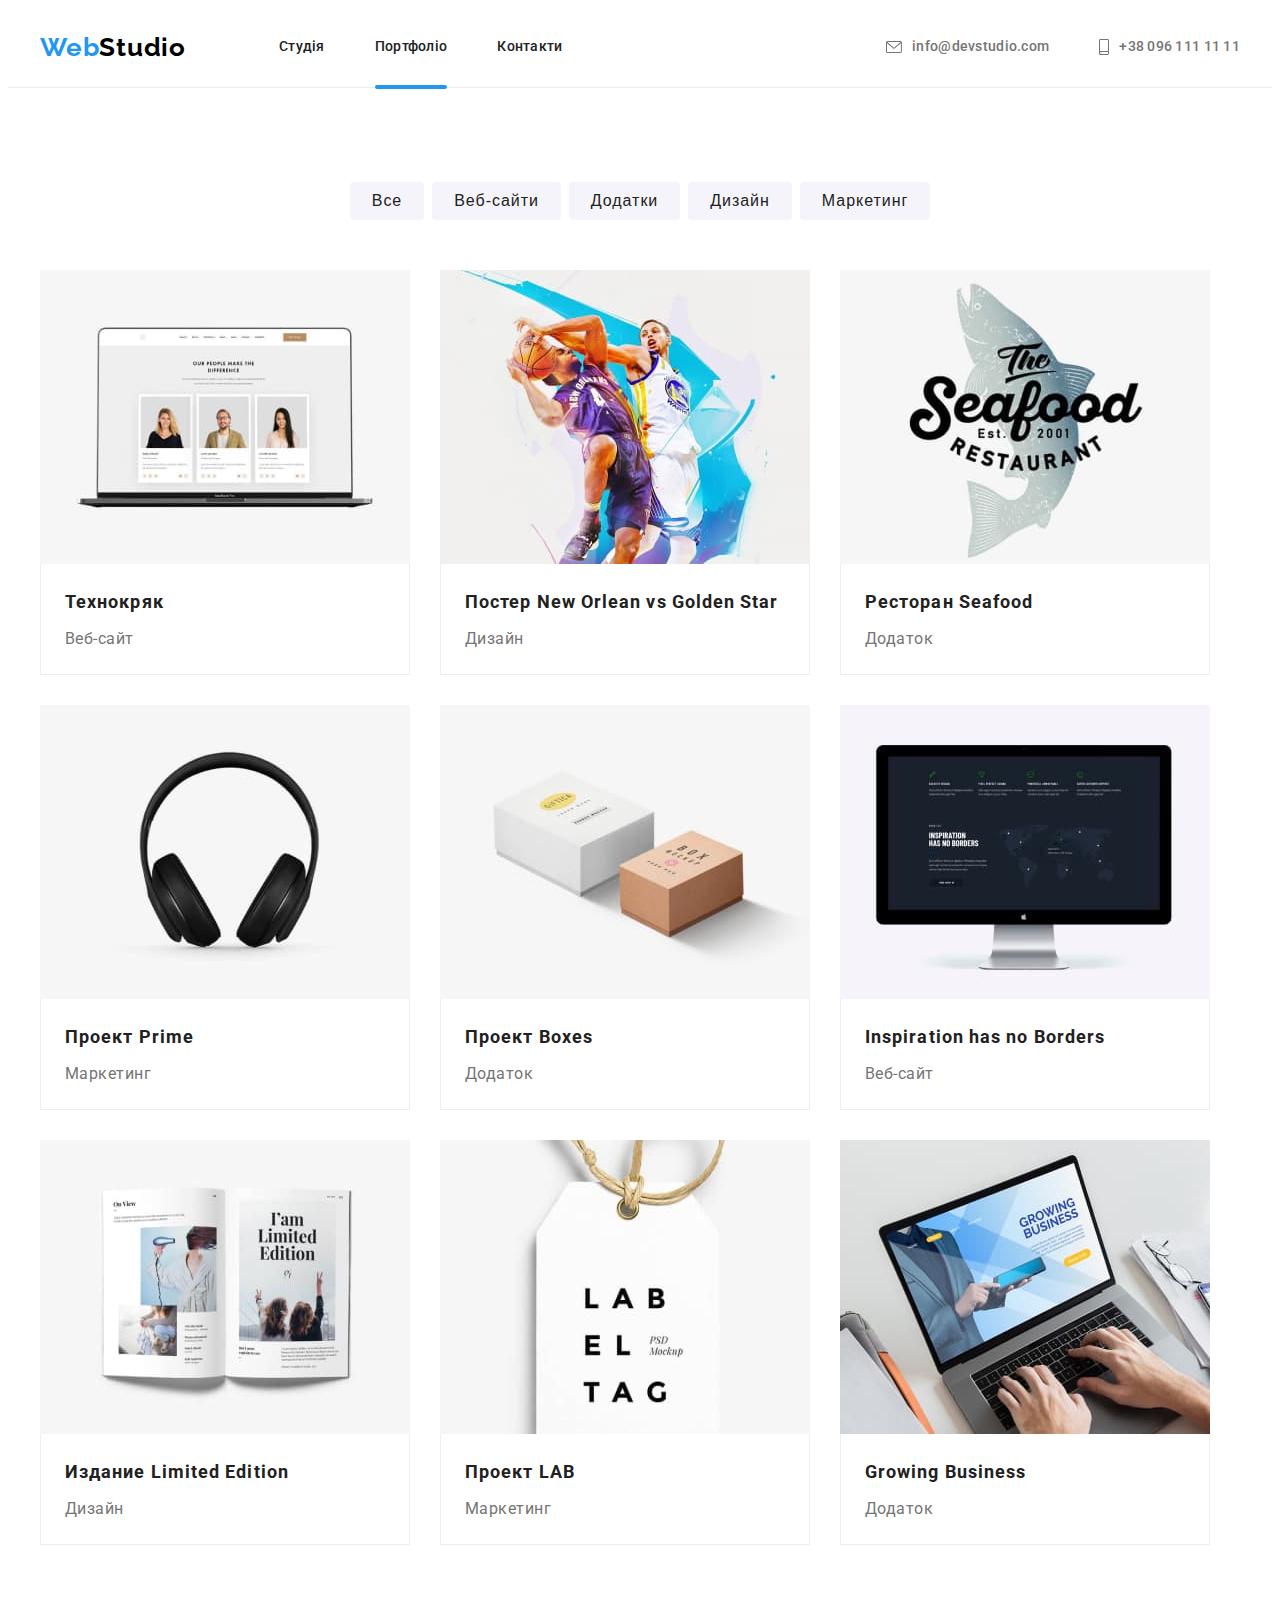
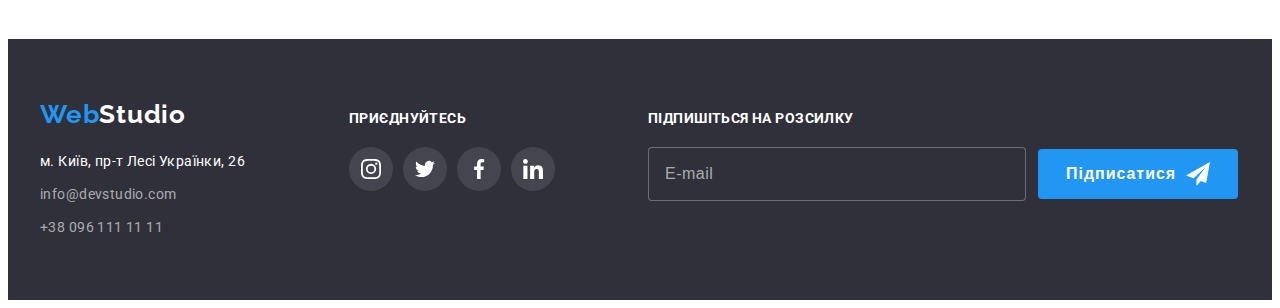
==== portfolio.html @ 99e94c87 "д/з 7" ====
<!DOCTYPE html>
<html lang="en">

<head>
    <meta charset="UTF-8">
    <meta http-equiv="X-UA-Compatible" content="IE=edge">
    <meta name="viewport" content="width=device-width, initial-scale=1.0">
    <title>Document</title> 
    <link href="https://fonts.googleapis.com/css2?family=Raleway:wght@700&family=Roboto:wght@400;500;700;900&display=swap"
        rel="stylesheet">

    <link rel="stylesheet" href="https://cdnjs.cloudflare.com/ajax/libs/modern-normalize/1.1.0/modern-normalize.min.css"
    integrity="sha512-wpPYUAdjBVSE4KJnH1VR1HeZfpl1ub8YT/NKx4PuQ5NmX2tKuGu6U/JRp5y+Y8XG2tV+wKQpNHVUX03MfMFn9Q=="
    crossorigin="anonymous" referrerpolicy="no-referrer" />

     <link rel="stylesheet" href="./css/main.min.css">
</head>

<body>
    <header class="header">
        <div class="container">
        <nav class="site-nav">
            <a href="WebStudio" class="logo">Web<span class="header-logo-accent">Studio</span></a>
            <ul class="site-nav__list">
                <li class="site-nav__item">
                    <a class="site-nav__link" href="./index.html">Студія</a>
                </li>
                <li class="site-nav__item">
                    <a class="site-nav__link site-nav__link--active" href="">Портфоліо</a>
                </li>
                <li class="site-nav__item">
                    <a class="site-nav__link" href="">Контакти</a>
                </li>
            </ul>
            <ul class="contact-items">
                <li class="contact-item">
                    <a class="contact-link" href="mailo:info@devstudio.com">
                        <svg class="contact-icon" width="16" height="12">
                            <use href="./images/icons.svg#icon-envelope"></use>
                        </svg>
                        info@devstudio.com</a>
                </li>
                <li class="contact-item">
                    <a class="contact-link" href="tel:+380961111111">
                        <svg class="contact-icon" width="10" height="16">
                            <use href="./images/icons.svg#icon-smartphone"></use>
                        </svg>
                        +38 096 111 11 11</a>
                </li>
            </ul>
        </nav>
        </div>
    </header>
    <main>
        <section  class="section">
            <div class="container">
            <!-- приховати заголовок -->
            <h2 class="section-title visually-hidden">Наші проекти</h2>
            <ul class="projects-nav-list">
                <li class="projects-nav-list__item"><button class="projects-nav-list__btn btn" type="button">Все</button></li>
                <li class="projects-nav-list__item"><button class="projects-nav-list__btn btn" type="button">Веб-сайти</button></li>
                <li class="projects-nav-list__item"><button class="projects-nav-list__btn btn" type="button">Додатки</button></li>
                <li class="projects-nav-list__item"><button class="projects-nav-list__btn btn" type="button">Дизайн</button></li>
                <li class="projects-nav-list__item"><button class="projects-nav-list__btn btn" type="button">Маркетинг</button></li>
            </ul>
            <ul class="projects-list">
                <li class="projects-list__item">
                    <div class="projects-list__top-wrap">
                    <img class="projects-list__img" src="./images/img8.jpg" alt="Три людини-члена команди:жінка, чоловік, жінка" width="370" />
                    <p class="projects-list__top-text">Ресурс пропонує комплексні пропозиції з різним рівнем функціоналу та сервісів. Все це дозволить відвідувачу отримати
                    вичерпні відомості про компанію чи приватну особу.</p>
                    </div>
                    <div class="projects-list__card">
                    <h3 class="projects-list__title">Технокряк</h3>
                    <p class="projects-list__text">Веб-сайт</p>
                </div>
                </li>
                <li class="projects-list__item">
                    <div class="projects-list__top-wrap">
                    <img  class="projects-list__img" src="./images/img9.jpg" alt="Двоє чоловіків грають в баскетбол" width="370" />
                    <p class="projects-list__top-text">Ресурс пропонує комплексні пропозиції з різним рівнем функціоналу та сервісів. Все це
                        дозволить відвідувачу отримати вичерпні відомості про компанію чи приватну особу.</p>
                    </div>    
                    <div class="projects-list__card">
                    <h3 class="projects-list__title">Постер New Orlean vs Golden Star</h3>
                    <p class="projects-list__text">Дизайн</p>
                </div>
                </li>
                <li class="projects-list__item">
                    <div class="projects-list__top-wrap">
                    <img class="projects-list__img" src="./images/img10.jpg" alt="Риба вертикально розташована з назвою ресторану The Seafood" width="370" />
                    <p class="projects-list__top-text">Ресурс пропонує комплексні пропозиції з різним рівнем функціоналу та сервісів. Все це
                        дозволить відвідувачу отримати вичерпні відомості про компанію чи приватну особу.</p>
                    </div>
                    <div class="projects-list__card">
                    <h3 class="projects-list__title">Ресторан Seafood</h3>
                    <p class="projects-list__text">Додаток</p>
                </div>
                </li>
                <li class="projects-list__item">
                    <div class="projects-list__top-wrap">
                    <img class="projects-list__img" src="./images/img11.jpg" alt="Навушники" width="370" />
                    <p class="projects-list__top-text">Ресурс пропонує комплексні пропозиції з різним рівнем функціоналу та сервісів. Все це
                        дозволить відвідувачу отримати вичерпні відомості про компанію чи приватну особу.</p>
                    </div>
                    <div class="projects-list__card">
                    <h3 class="projects-list__title">Проект Prime</h3>
                    <p class="projects-list__text">Маркетинг</p>
                </div>
                </li>
                <li class="projects-list__item">
                    <div class="projects-list__top-wrap">
                    <img  class="projects-list__img" src="./images/img12.jpg" alt="Дві пакувальних коробки" width="370" />
                    <p class="projects-list__top-text">Ресурс пропонує комплексні пропозиції з різним рівнем функціоналу та сервісів. Все це
                        дозволить відвідувачу отримати вичерпні відомості про компанію чи приватну особу.</p>
                    </div>
                    <div class="projects-list__card">
                    <h3 class="projects-list__title">Проект Boxes</h3>
                    <p class="projects-list__text">Додаток</p>
                </div>
                </li>
                <li class="projects-list__item">
                    <div class="projects-list__top-wrap">
                    <img class="projects-list__img" src="./images/img13.jpg" alt="Монітор" width="370" />
                    <p class="projects-list__top-text">Ресурс пропонує комплексні пропозиції з різним рівнем функціоналу та сервісів. Все це
                        дозволить відвідувачу отримати вичерпні відомості про компанію чи приватну особу.</p>
                    </div>
                    <div class="projects-list__card">
                    <h3 class="projects-list__title">Inspiration has no Borders</h3>
                    <p class="projects-list__text">Веб-сайт</p>
                </div>
                </li>
                <li class="projects-list__item">
                    <div class="projects-list__top-wrap">
                    <img class="projects-list__img" src="./images/img14.jpg" alt="Журнал в розгорнутому вигляді" width="370" />
                    <p class="projects-list__top-text">Ресурс пропонує комплексні пропозиції з різним рівнем функціоналу та сервісів. Все це
                        дозволить відвідувачу отримати вичерпні відомості про компанію чи приватну особу.</p>
                    </div>
                    <div class="projects-list__card">
                    <h3 class="projects-list__title">Издание Limited Edition</h3>
                    <p class="projects-list__text">Дизайн</p>
                </div>
                </li>
                <li class="projects-list__item">
                    <div class="projects-list__top-wrap">
                    <img  class="projects-list__img" src="./images/img15.jpg" alt="Бірка LAB EL TAG" width="370" />
                    <p class="projects-list__top-text">Ресурс пропонує комплексні пропозиції з різним рівнем функціоналу та сервісів. Все це
                        дозволить відвідувачу отримати вичерпні відомості про компанію чи приватну особу.</p>
                    </div>
                    <div class="projects-list__card">
                    <h3 class="projects-list__title">Проект LAB</h3>
                    <p class="projects-list__text">Маркетинг</p>
                </div>
                </li>
                <li class="projects-list__item">
                    <div class="projects-list__top-wrap">
                    <img  class="projects-list__img" src="./images/img16.jpg" alt="Людина, що працює за notebook" width="370" />
                    <p class="projects-list__top-text">Ресурс пропонує комплексні пропозиції з різним рівнем функціоналу та сервісів. Все це
                        дозволить відвідувачу отримати вичерпні відомості про компанію чи приватну особу.</p>
                    </div>
                    <div class="projects-list__card">
                    <h3 class="projects-list__title">Growing Business</h3>
                    <p class="projects-list__text">Додаток</p>
                </div>
                </li>
            </ul>
            </div>
        </section>
    </main>
    <footer class="footer">
        <div class="container footer-container">
            <div class="logo-address">
                <a href="WebStudio" class="logo logo-secondary">Web<span class="logo-secondary-accent">Studio</span></a>
    
                <address class="address">
                    <p class="address-street">м. Київ, пр-т Лесі Українки, 26 </p>
                    <a class="address-link" href="mailo:info@devstudio.com">info@devstudio.com</a>
                    <a class="address-link" href="tel:+380961111111">+38 096 111 11 11</a>
                </address>
            </div>
            <div class="join-in">
                <p class="join-in-text">Приєднуйтесь</p>
                <ul class="join-in-soc-link-items">
                    <li class="join-in-soc-link-item">
                        <a href="" class="join-in-soc-link soc-link">
                            <svg class="join-in-soc-icon" width="20" height="20">
                                <use href="./images/icons.svg#icon-instagram"></use>
                            </svg>
                        </a>
                    </li>
                    <li class="join-in-soc-link-item">
                        <a href="" class="join-in-soc-link soc-link">
                            <svg class="join-in-soc-icon" width="20" height="20">
                                <use href="./images/icons.svg#icon-twitter"></use>
                            </svg>
                        </a>
                    </li>
                    <li class="join-in-soc-link-item">
                        <a href="" class="join-in-soc-link soc-link">
                            <svg class="join-in-soc-icon" width="20" height="20">
                                <use href="./images/icons.svg#icon-facebook"></use>
                            </svg>
                        </a>
                    </li>
                    <li class="join-in-soc-link-item">
                        <a href="" class="join-in-soc-link soc-link">
                            <svg class="join-in-soc-icon" width="20" height="20">
                                <use href="./images/icons.svg#icon-linkedin"></use>
                            </svg>
                        </a>
                    </li>
                </ul>
            </div>
            <div class="subscribe">
                <p class="subscribe-title">Підпишіться на розсилку</p>
                <form class="subscribe-form">
                    <div class="subscribe-field">
                        <input type="email" name="subscribe" id="subscribe" placeholder="E-mail" class="subscribe-input">
                        <button type="submit" class="subscribe-button btn">Підписатися
                            <svg class="subscribe-button-icon" width="24" height="24">
                                <use href="./images/icons.svg#icon-icon-send"></use>
                            </svg>
                        </button>
                    </div>
                </form>
            </div>
        </div>
    </footer>
    </body>
</html>
---- css/main.min.css ----
:root{--primary-text-color: rgba(117, 117, 117, 1);--title-text-color: #212121;--primary-white-color: #FFFFFF;--accent-color: #2196F3;--primary-grey-color: #757575;--timing-function: cubic-bezier(0.4, 0, 0.2, 1)}body{background-color:var(--primary-white-color);color:var(--primary-text-color);font-family:Roboto,sans-serif}a{text-decoration:none}ul{margin:0px;padding:0px;list-style-type:none}h1,h2,h3,p{margin-top:0px;margin-bottom:0px}img{display:block}.header{padding-top:24px;padding-bottom:24px;border-bottom:1px solid #ececec}.site-nav{display:flex;align-items:center}.site-nav__list{display:flex}.site-nav__item:not(:last-child){margin-right:50px}.site-nav__link{font-weight:500;font-size:14px;line-height:1.14;letter-spacing:.02em;color:var(--title-text-color);transition:color 250ms var(--timing-function)}.site-nav__link:hover,.site-nav__link:focus{color:var(--accent-color)}.site-nav__link--active::after{content:"";display:block;position:relative;top:30px;bottom:auto;width:100%;height:4px;background-color:var(--accent-color);border-radius:4px}.contact-items{display:flex;margin-left:auto}.contact-item:not(:last-child){margin-right:50px}.contact-link{display:flex;align-items:center;font-weight:500;font-size:14px;line-height:1.14;letter-spacing:.02em;color:var(--primary-grey-color);transition:color 250ms var(--timing-function)}.contact-link:hover,.contact-link:focus{color:var(--accent-color)}.contact-icon{fill:var(--primary-grey-color);margin-right:10px;transition:fill 250ms var(--timing-function)}.contact-link:hover .contact-icon,.contact-link:focus .contact-icon{fill:currentColor}.logo{margin-right:93px;font-weight:700;font-size:26px;line-height:1.19;letter-spacing:.03em;font-family:Raleway;color:var(--accent-color)}.header-logo-accent{color:#000}.logo-secondary-accent{color:var(--primary-white-color)}.logo-secondary{display:block;margin-bottom:20px}.section{padding-top:94px;padding-bottom:94px}.btn{font-weight:700;font-size:16px;line-height:1.88;letter-spacing:.06em;background-color:var(--accent-color);color:var(--primary-white-color);border:0px;border-radius:4px;cursor:pointer}.hero{padding-top:200px;padding-bottom:200px;background-color:#2f303a;text-align:center}.overlay{max-width:1600px;height:600px;margin-right:auto;margin-left:auto;background-image:linear-gradient(rgba(47, 48, 58, 0.4), rgba(47, 48, 58, 0.4)),url(../images/img-hero.jpg);background-position:center;background-repeat:no-repeat;background-size:cover}.hero-title{width:696px;margin-left:auto;margin-right:auto;font-weight:900;font-size:44px;line-height:1.36;letter-spacing:.06em;text-transform:uppercase;color:var(--primary-white-color)}.hero-button{margin-top:30px;padding:10px 32px 10px 32px}.container{width:1200px;margin-left:auto;margin-right:auto;padding-left:15px;padding-right:15px}.section-title{font-weight:700;font-size:36px;line-height:1.17;letter-spacing:.03em;text-align:center;margin-bottom:50px;color:var(--title-text-color)}.visually-hidden{position:absolute;white-space:nowrap;width:1px;height:1px;overflow:hidden;border:0;padding:0;clip:rect(0 0 0 0);clip-path:inset(50%);margin:-1px}.benefits{padding-bottom:0px}.benefits__benefits-list{display:flex}.benefits__benefits-item{width:calc((100% - 90px)/4)}.benefits__benefits-item:not(:last-child){margin-right:30px}.benefits__benefits-icon-wrap{display:inline-flex;justify-content:center;align-items:center;width:100%;height:120px;margin-bottom:30px;background-color:#f5f4fa;border-radius:4px}.benefits__benefits-item-title{margin-bottom:10px;font-weight:700;font-size:14px;line-height:1.14;letter-spacing:.03em;text-transform:uppercase;color:var(--title-text-color)}.benefits__benefits-item-text{font-weight:400;font-size:14px;line-height:1.71;letter-spacing:.03em}.our-work__image-list{display:flex;column-gap:30px}.our-work__image-item{position:relative}.our-work__descript{position:absolute;bottom:0;display:flex;align-items:center;justify-content:center;width:370px;height:70px;background-color:rgba(47,48,58,.8)}.our-work__descript-text{font-weight:700;font-size:14px;line-height:1.14;letter-spacing:.03em;text-align:center;text-transform:uppercase;color:var(--primary-white-color)}.soc-link{width:44px;height:44px;border-radius:50%;background-color:var(--primary-white-color);display:flex;justify-content:center;align-items:center;transition:background-color 250ms var(--timing-function)}.team{background:#f5f4fa}.team__team-list{display:flex}.team__team-item{box-shadow:0px 1px 3px rgba(0,0,0,.12),0px 1px 1px rgba(0,0,0,.14),0px 2px 1px rgba(0,0,0,.2);border-radius:0px 0px 4px 4px}.team__team-item:not(:last-child){margin-right:30px}.team__team-card-wrap{padding-top:30px;padding-bottom:30px;background-color:var(--primary-white-color)}.team__team-item-title{margin-bottom:10px;font-weight:500;font-size:16px;line-height:1.19;letter-spacing:.03em;text-align:center;color:var(--title-text-color)}.team__team-item-img{display:block}.team__team-item-text{margin-bottom:16px;font-weight:400;font-size:16px;line-height:1.19;letter-spacing:.03em;text-align:center}.team__team-soc-link-list{display:flex;justify-content:center;gap:10px}.team__team-soc-link{background-color:var(--primary-white-color)}.team__team-soc-link:hover,.team__team-soc-link:focus{background-color:var(--accent-color)}.team__team-soc-link-icon{fill:#afb1b8;transition:fill 250ms var(--timing-function)}.team__team-soc-link:hover .team__team-soc-link-icon,.team__team-soc-link:focus .team__team-soc-link-icon{fill:var(--primary-white-color)}.clients__clients-link-list{display:flex;justify-content:center;gap:30px}.clients__clients-link{width:170px;height:92px;display:flex;align-items:center;justify-content:center;border:1px solid #afb1b8;border-radius:4px;transition:border 250ms var(--timing-function)}.clients__clients-link:hover,.clients__clients-link:focus{border:1px solid var(--accent-color)}.clients__clients-link-icon{fill:#afb1b8;transition:fill 250ms var(--timing-function)}.clients__clients-link:hover .clients__clients-link-icon,.clients__clients-link:focus .clients__clients-link-icon{fill:var(--accent-color)}.footer{padding-top:60px;padding-bottom:60px;background-color:#2f303a}.footer-container{display:flex;align-items:baseline}.address-street{margin-bottom:9px;font-weight:400;font-size:14px;line-height:1.71;letter-spacing:.03em;font-style:normal;color:var(--primary-white-color)}.address-link{display:block;font-weight:400;font-size:14px;line-height:1.71;letter-spacing:.03em;font-style:normal;color:rgba(255,255,255,.6)}.address-link:not(:last-child){margin-bottom:9px}.logo-address{margin-right:70px}.join-in{margin-right:93px}.join-in-text{margin-bottom:20px;font-weight:700;font-size:14px;line-height:1.14;letter-spacing:.03em;text-transform:uppercase;color:var(--primary-white-color)}.join-in-soc-link-items{display:flex;justify-content:center;gap:10px}.join-in-soc-link{background-color:rgba(255,255,255,.1)}.join-in-soc-link:hover,.join-in-soc-link:focus{background-color:var(--accent-color)}.join-in-soc-icon{fill:var(--primary-white-color)}.subscribe-field{display:flex;align-items:baseline}.subscribe-title{font-weight:700;font-size:14px;line-height:1.14;letter-spacing:.03em;color:var(--primary-white-color);text-transform:uppercase}.subscribe-input{width:358px;height:50px;margin-top:20px;margin-right:12px;padding-left:16px;color:var(--primary-white-color);background-color:#2f303a;border:1px solid rgba(255,255,255,.3);border-radius:4px;transition:border 250ms var(--timing-function)}.subscribe-input:hover,.subscribe-input:focus{border:1px solid var(--accent-color)}.subscribe-input::placeholder{font-weight:400;font-size:16px;line-height:1.25;letter-spacing:.03em;color:rgba(255,255,255,.6)}.subscribe-button{display:flex;align-items:center;width:200px;height:50px;padding:10px 28px}.subscribe-button-icon{margin:0;padding:0;margin-left:10px;fill:var(--primary-white-color)}.backdrop{position:fixed;top:0;bottom:0;width:100%;height:100%;background-color:rgba(0,0,0,.2);transition:opacity 250ms var(--timing-function),visibility 250ms var(--timing-function)}.is-hidden{opacity:0;visibility:visible;pointer-events:none}.modal{position:absolute;min-width:528px;min-height:581px;padding:40px;border-radius:4px;background-color:var(--primary-white-color);top:50%;left:50%;transform:translate(-50%, -50%) scale(1);transition:transform 250ms var(--timing-function)}.backdrop.is-hidden .modal{transform:translate(-50%, -50%) scale(0)}.button-close-modal{position:absolute;top:8px;right:8px;width:30px;height:30px;display:flex;align-items:center;justify-content:center;cursor:pointer;border-radius:50%;border:1px solid rgba(0,0,0,.1);background-color:var(--primary-white-color)}.icon-close-modal{transition:fill 250 ms var(--timing-function)}.button-close-modal:hover .icon-close-modal,.button-close-modal:focus .icon-close-modal{fill:var(--accent-color)}.modal-title{font-weight:700;font-size:20px;line-height:1.15;letter-spacing:.03em;align-items:center;text-align:center;color:#212121;margin-bottom:12px}.modal-field{margin-bottom:10px}.modal-label{font-weight:400;font-size:12px;line-height:1.17;letter-spacing:.01em}.intup-icon-wrap{position:relative}.modal-input{width:100%;height:40px;margin-top:4px;padding:12px 0px 12px 42px;border:1px solid rgba(33,33,33,.2);border-radius:4px;outline:none;transition:border 250ms var(--timing-function)}.modal-input:hover,.modal-input:focus{border:1px solid var(--accent-color)}.input-icon{position:absolute;top:50%;left:12px;transform:translateY(-50%);transition:fill 250ms var(--timing-function)}.modal-input:hover+.input-icon,.modal-input:focus+.input-icon{fill:var(--accent-color)}.modal-text{width:100%;height:120px;margin-top:4px;padding:12px 16px;border:1px solid rgba(33,33,33,.2);border-radius:4px;resize:none;outline:none;transition:border 250 ms var(--accent-color)}.modal-text:hover,.modal-text:focus{border:1px solid var(--accent-color)}.modal-text::placeholder{color:rgba(117,117,117,.5);font-weight:400;font-size:12px;line-height:1.17;letter-spacing:.01em}.modal-button{display:flex;margin:auto;align-items:center;justify-content:center;padding:10px 52px}.check-text{display:flex;justify-content:center;align-items:center;font-weight:400;font-size:14px;line-height:1.71;letter-spacing:.03em;color:#757575}.check-text-link{color:var(--accent-color);text-decoration:underline}.check-icon-wrap{width:16px;height:15px;margin-right:9px;border:1px solid #212121;border-radius:4px;display:flex;justify-content:center;align-items:center;transition:background-color 250 ms var(--timing-function),border 250 ms var(--timing-function)}.modal-check:checked+.check-text .check-icon-wrap{background-color:var(--accent-color);border:none}.check-icon{fill:rgba(0,0,0,0);transition:fill 250ms var(--timing-function)}.modal-check:checked+.check-text .check-icon{fill:var(--primary-white-color)}.projects-nav-list{display:flex;justify-content:center;margin-bottom:50px}.projects-nav-list__item:not(:last-child){margin-right:8px}.projects-nav-list__btn{padding:6px 22px 6px 22px;background-color:#f5f4fa;color:var(--title-text-color);font-weight:500;line-height:1.63;transition:background-color 250ms var(--timing-function),color 250ms var(--timing-function),box-shadow 250ms var(--timing-function)}.projects-nav-list__btn:hover,.projects-nav-list__btn:focus{background-color:var(--accent-color);color:var(--primary-white-color);box-shadow:0px 3px 1px rgba(0,0,0,.1),0px 1px 2px rgba(0,0,0,.08),0px 2px 2px rgba(0,0,0,.12)}.projects-list{display:flex;flex-wrap:wrap}.projects-list__item{width:370px;margin-right:30px;margin-bottom:30px;transition:box-shadow 250ms var(--timing-function)}.projects-list__item:hover,.projects-list__item:focus{box-shadow:0px 1px 1px rgba(0,0,0,.12),0px 4px 4px rgba(0,0,0,.06),1px 4px 6px rgba(0,0,0,.16)}.projects-list__item:nth-child(3n){margin-right:0px}.projects-list__item:nth-last-child(-n+3){margin-bottom:0px}.projects-list__top-wrap{position:relative;overflow:hidden}.projects-list__top-text{position:absolute;top:0;left:0;height:100%;font-weight:500;font-size:18px;line-height:1.56;letter-spacing:.03em;padding:63px 24px;color:var(--primary-white-color);background-color:var(--accent-color);transform:translateY(100%);transition:transform 250ms var(--timing-function)}.projects-list__item:hover .projects-list__top-text{transform:translateY(0%)}.projects-list__item:hover .projects-list__top-text,.projects-list__item:focus .projects-list__top-text{opacity:1;transform:translateY(0)}.projects-list__card{padding:20px 24px 20px 24px;border-left:1px solid #eee;border-right:1px solid #eee;border-bottom:1px solid #eee}.projects-list__title{font-weight:700;font-size:18px;line-height:2;letter-spacing:.06em;color:var(--title-text-color)}.projects-list__text{font-weight:400;font-size:16px;line-height:1.88;letter-spacing:.03em;color:var(--primary-grey-color)}.projects-list__img{display:block;max-width:100%;height:auto}.projects-list__title{margin-bottom:4px}/*# sourceMappingURL=main.min.css.map */
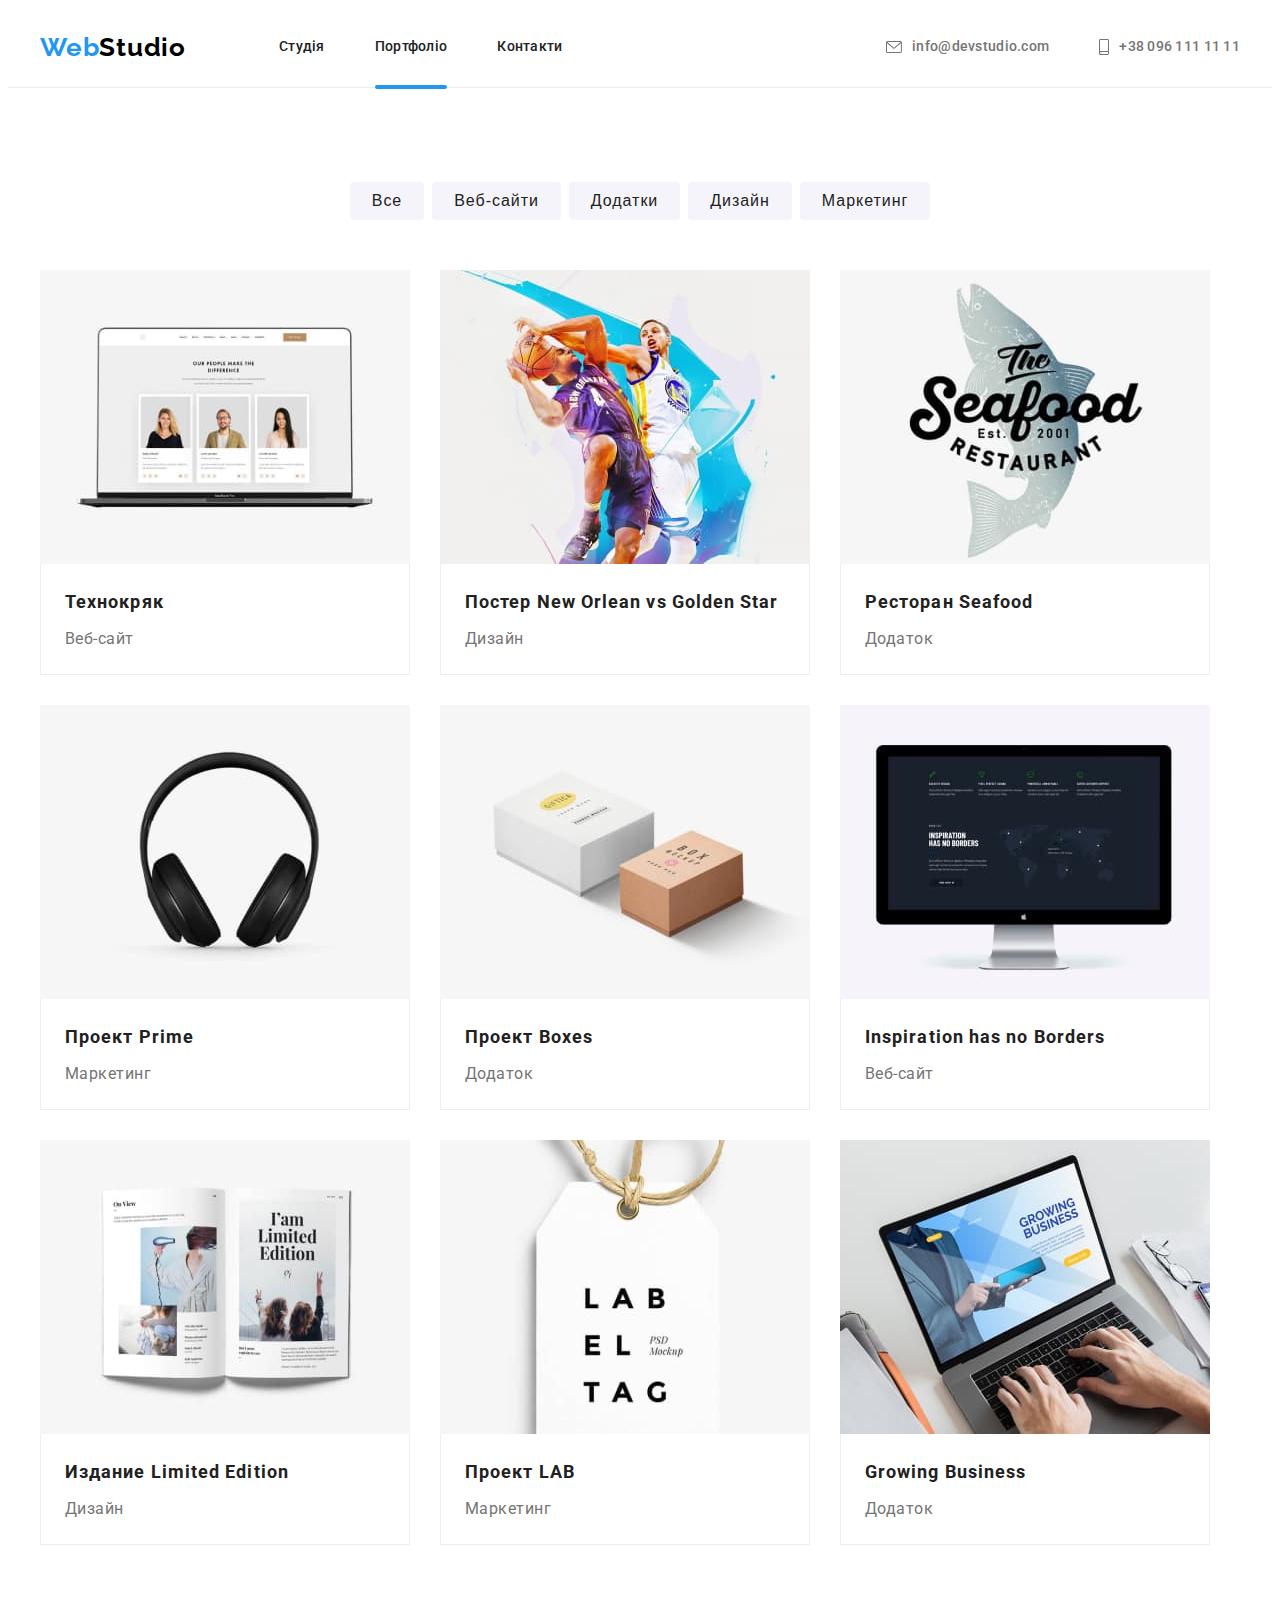
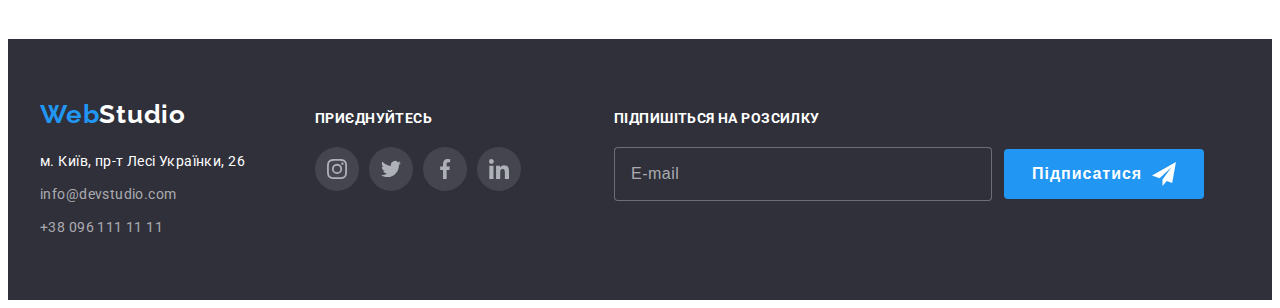
==== commit c567cb78: "Виконує д/з 7 згідно завдання" ====
--- a/portfolio.html
+++ b/portfolio.html
@@ -19,30 +19,30 @@
 <body>
     <header class="header">
         <div class="container">
-        <nav class="site-nav">
-            <a href="WebStudio" class="logo">Web<span class="header-logo-accent">Studio</span></a>
-            <ul class="site-nav__list">
-                <li class="site-nav__item">
-                    <a class="site-nav__link" href="./index.html">Студія</a>
-                </li>
-                <li class="site-nav__item">
-                    <a class="site-nav__link site-nav__link--active" href="">Портфоліо</a>
-                </li>
-                <li class="site-nav__item">
-                    <a class="site-nav__link" href="">Контакти</a>
-                </li>
-            </ul>
-            <ul class="contact-items">
-                <li class="contact-item">
-                    <a class="contact-link" href="mailo:info@devstudio.com">
-                        <svg class="contact-icon" width="16" height="12">
+        <nav class="navigation">
+            <a href="WebStudio" class="logo header-logo">Web<span class="logo--black">Studio</span></a>
+            <ul class="site-nav-list">
+                <li class="site-nav-list__item">
+                    <a class="site-nav-list__link" href="./index.html">Студія</a>
+                </li>
+                <li class="site-nav-list__item">
+                    <a class="site-nav-list__link site-nav-list__link--active" href="">Портфоліо</a>
+                </li>
+                <li class="site-nav-list__item">
+                    <a class="site-nav-list__link" href="">Контакти</a>
+                </li>
+            </ul>
+            <ul class="contacts-list header-contacts">
+                <li class="contacts-list__item">
+                    <a class="contacts-list__link" href="mailo:info@devstudio.com">
+                        <svg class="contacts-list__icon" width="16" height="12">
                             <use href="./images/icons.svg#icon-envelope"></use>
                         </svg>
                         info@devstudio.com</a>
                 </li>
-                <li class="contact-item">
-                    <a class="contact-link" href="tel:+380961111111">
-                        <svg class="contact-icon" width="10" height="16">
+                <li class="contacts-list">
+                    <a class="contacts-list__link" href="tel:+380961111111">
+                        <svg class="contacts-list__icon" width="10" height="16">
                             <use href="./images/icons.svg#icon-smartphone"></use>
                         </svg>
                         +38 096 111 11 11</a>
@@ -169,42 +169,42 @@
     </main>
     <footer class="footer">
         <div class="container footer-container">
-            <div class="logo-address">
-                <a href="WebStudio" class="logo logo-secondary">Web<span class="logo-secondary-accent">Studio</span></a>
+            <div class="footer-address">
+                <a href="WebStudio" class="logo logo-secondary">Web<span class="logo--white">Studio</span></a>
     
                 <address class="address">
-                    <p class="address-street">м. Київ, пр-т Лесі Українки, 26 </p>
-                    <a class="address-link" href="mailo:info@devstudio.com">info@devstudio.com</a>
-                    <a class="address-link" href="tel:+380961111111">+38 096 111 11 11</a>
+                    <p class="address__street">м. Київ, пр-т Лесі Українки, 26 </p>
+                    <a class="address__link" href="mailo:info@devstudio.com">info@devstudio.com</a>
+                    <a class="address__link" href="tel:+380961111111">+38 096 111 11 11</a>
                 </address>
             </div>
             <div class="join-in">
-                <p class="join-in-text">Приєднуйтесь</p>
-                <ul class="join-in-soc-link-items">
-                    <li class="join-in-soc-link-item">
-                        <a href="" class="join-in-soc-link soc-link">
-                            <svg class="join-in-soc-icon" width="20" height="20">
+                <p class="join-in__text">Приєднуйтесь</p>
+                <ul class="soc-list soc-list-footer">
+                    <li class="soc-list__item">
+                        <a href="" class="soc-list__link soc-list__link--dark soc-link">
+                            <svg class="soc-list__link-icon" width="20" height="20">
                                 <use href="./images/icons.svg#icon-instagram"></use>
                             </svg>
                         </a>
                     </li>
-                    <li class="join-in-soc-link-item">
-                        <a href="" class="join-in-soc-link soc-link">
-                            <svg class="join-in-soc-icon" width="20" height="20">
+                    <li class="soc-list__item">
+                        <a href="" class="soc-list__link soc-list__link--dark soc-link">
+                            <svg class="soc-list__link-icon" width="20" height="20">
                                 <use href="./images/icons.svg#icon-twitter"></use>
                             </svg>
                         </a>
                     </li>
-                    <li class="join-in-soc-link-item">
-                        <a href="" class="join-in-soc-link soc-link">
-                            <svg class="join-in-soc-icon" width="20" height="20">
+                    <li class="soc-list__item">
+                        <a href="" class="soc-list__link soc-list__link--dark soc-link">
+                            <svg class="soc-list__link-icon" width="20" height="20">
                                 <use href="./images/icons.svg#icon-facebook"></use>
                             </svg>
                         </a>
                     </li>
-                    <li class="join-in-soc-link-item">
-                        <a href="" class="join-in-soc-link soc-link">
-                            <svg class="join-in-soc-icon" width="20" height="20">
+                    <li class="soc-list__item">
+                        <a href="" class="soc-list__link soc-list__link--dark soc-link">
+                            <svg class="soc-list__link-icon" width="20" height="20">
                                 <use href="./images/icons.svg#icon-linkedin"></use>
                             </svg>
                         </a>
@@ -212,12 +212,12 @@
                 </ul>
             </div>
             <div class="subscribe">
-                <p class="subscribe-title">Підпишіться на розсилку</p>
-                <form class="subscribe-form">
-                    <div class="subscribe-field">
-                        <input type="email" name="subscribe" id="subscribe" placeholder="E-mail" class="subscribe-input">
-                        <button type="submit" class="subscribe-button btn">Підписатися
-                            <svg class="subscribe-button-icon" width="24" height="24">
+                <p class="subscribe__title">Підпишіться на розсилку</p>
+                <form class="subscribe__form">
+                    <div class="subscribe__field">
+                        <input type="email" name="subscribe" id="subscribe" placeholder="E-mail" class="subscribe__input">
+                        <button type="submit" class="subscribe__button btn">Підписатися
+                            <svg class="subscribe__button-icon" width="24" height="24">
                                 <use href="./images/icons.svg#icon-icon-send"></use>
                             </svg>
                         </button>
--- a/css/main.min.css
+++ b/css/main.min.css
@@ -1 +1 @@
-:root{--primary-text-color: rgba(117, 117, 117, 1);--title-text-color: #212121;--primary-white-color: #FFFFFF;--accent-color: #2196F3;--primary-grey-color: #757575;--timing-function: cubic-bezier(0.4, 0, 0.2, 1)}body{background-color:var(--primary-white-color);color:var(--primary-text-color);font-family:Roboto,sans-serif}a{text-decoration:none}ul{margin:0px;padding:0px;list-style-type:none}h1,h2,h3,p{margin-top:0px;margin-bottom:0px}img{display:block}.header{padding-top:24px;padding-bottom:24px;border-bottom:1px solid #ececec}.site-nav{display:flex;align-items:center}.site-nav__list{display:flex}.site-nav__item:not(:last-child){margin-right:50px}.site-nav__link{font-weight:500;font-size:14px;line-height:1.14;letter-spacing:.02em;color:var(--title-text-color);transition:color 250ms var(--timing-function)}.site-nav__link:hover,.site-nav__link:focus{color:var(--accent-color)}.site-nav__link--active::after{content:"";display:block;position:relative;top:30px;bottom:auto;width:100%;height:4px;background-color:var(--accent-color);border-radius:4px}.contact-items{display:flex;margin-left:auto}.contact-item:not(:last-child){margin-right:50px}.contact-link{display:flex;align-items:center;font-weight:500;font-size:14px;line-height:1.14;letter-spacing:.02em;color:var(--primary-grey-color);transition:color 250ms var(--timing-function)}.contact-link:hover,.contact-link:focus{color:var(--accent-color)}.contact-icon{fill:var(--primary-grey-color);margin-right:10px;transition:fill 250ms var(--timing-function)}.contact-link:hover .contact-icon,.contact-link:focus .contact-icon{fill:currentColor}.logo{margin-right:93px;font-weight:700;font-size:26px;line-height:1.19;letter-spacing:.03em;font-family:Raleway;color:var(--accent-color)}.header-logo-accent{color:#000}.logo-secondary-accent{color:var(--primary-white-color)}.logo-secondary{display:block;margin-bottom:20px}.section{padding-top:94px;padding-bottom:94px}.btn{font-weight:700;font-size:16px;line-height:1.88;letter-spacing:.06em;background-color:var(--accent-color);color:var(--primary-white-color);border:0px;border-radius:4px;cursor:pointer}.hero{padding-top:200px;padding-bottom:200px;background-color:#2f303a;text-align:center}.overlay{max-width:1600px;height:600px;margin-right:auto;margin-left:auto;background-image:linear-gradient(rgba(47, 48, 58, 0.4), rgba(47, 48, 58, 0.4)),url(../images/img-hero.jpg);background-position:center;background-repeat:no-repeat;background-size:cover}.hero-title{width:696px;margin-left:auto;margin-right:auto;font-weight:900;font-size:44px;line-height:1.36;letter-spacing:.06em;text-transform:uppercase;color:var(--primary-white-color)}.hero-button{margin-top:30px;padding:10px 32px 10px 32px}.container{width:1200px;margin-left:auto;margin-right:auto;padding-left:15px;padding-right:15px}.section-title{font-weight:700;font-size:36px;line-height:1.17;letter-spacing:.03em;text-align:center;margin-bottom:50px;color:var(--title-text-color)}.visually-hidden{position:absolute;white-space:nowrap;width:1px;height:1px;overflow:hidden;border:0;padding:0;clip:rect(0 0 0 0);clip-path:inset(50%);margin:-1px}.benefits{padding-bottom:0px}.benefits__benefits-list{display:flex}.benefits__benefits-item{width:calc((100% - 90px)/4)}.benefits__benefits-item:not(:last-child){margin-right:30px}.benefits__benefits-icon-wrap{display:inline-flex;justify-content:center;align-items:center;width:100%;height:120px;margin-bottom:30px;background-color:#f5f4fa;border-radius:4px}.benefits__benefits-item-title{margin-bottom:10px;font-weight:700;font-size:14px;line-height:1.14;letter-spacing:.03em;text-transform:uppercase;color:var(--title-text-color)}.benefits__benefits-item-text{font-weight:400;font-size:14px;line-height:1.71;letter-spacing:.03em}.our-work__image-list{display:flex;column-gap:30px}.our-work__image-item{position:relative}.our-work__descript{position:absolute;bottom:0;display:flex;align-items:center;justify-content:center;width:370px;height:70px;background-color:rgba(47,48,58,.8)}.our-work__descript-text{font-weight:700;font-size:14px;line-height:1.14;letter-spacing:.03em;text-align:center;text-transform:uppercase;color:var(--primary-white-color)}.soc-link{width:44px;height:44px;border-radius:50%;background-color:var(--primary-white-color);display:flex;justify-content:center;align-items:center;transition:background-color 250ms var(--timing-function)}.team{background:#f5f4fa}.team__team-list{display:flex}.team__team-item{box-shadow:0px 1px 3px rgba(0,0,0,.12),0px 1px 1px rgba(0,0,0,.14),0px 2px 1px rgba(0,0,0,.2);border-radius:0px 0px 4px 4px}.team__team-item:not(:last-child){margin-right:30px}.team__team-card-wrap{padding-top:30px;padding-bottom:30px;background-color:var(--primary-white-color)}.team__team-item-title{margin-bottom:10px;font-weight:500;font-size:16px;line-height:1.19;letter-spacing:.03em;text-align:center;color:var(--title-text-color)}.team__team-item-img{display:block}.team__team-item-text{margin-bottom:16px;font-weight:400;font-size:16px;line-height:1.19;letter-spacing:.03em;text-align:center}.team__team-soc-link-list{display:flex;justify-content:center;gap:10px}.team__team-soc-link{background-color:var(--primary-white-color)}.team__team-soc-link:hover,.team__team-soc-link:focus{background-color:var(--accent-color)}.team__team-soc-link-icon{fill:#afb1b8;transition:fill 250ms var(--timing-function)}.team__team-soc-link:hover .team__team-soc-link-icon,.team__team-soc-link:focus .team__team-soc-link-icon{fill:var(--primary-white-color)}.clients__clients-link-list{display:flex;justify-content:center;gap:30px}.clients__clients-link{width:170px;height:92px;display:flex;align-items:center;justify-content:center;border:1px solid #afb1b8;border-radius:4px;transition:border 250ms var(--timing-function)}.clients__clients-link:hover,.clients__clients-link:focus{border:1px solid var(--accent-color)}.clients__clients-link-icon{fill:#afb1b8;transition:fill 250ms var(--timing-function)}.clients__clients-link:hover .clients__clients-link-icon,.clients__clients-link:focus .clients__clients-link-icon{fill:var(--accent-color)}.footer{padding-top:60px;padding-bottom:60px;background-color:#2f303a}.footer-container{display:flex;align-items:baseline}.address-street{margin-bottom:9px;font-weight:400;font-size:14px;line-height:1.71;letter-spacing:.03em;font-style:normal;color:var(--primary-white-color)}.address-link{display:block;font-weight:400;font-size:14px;line-height:1.71;letter-spacing:.03em;font-style:normal;color:rgba(255,255,255,.6)}.address-link:not(:last-child){margin-bottom:9px}.logo-address{margin-right:70px}.join-in{margin-right:93px}.join-in-text{margin-bottom:20px;font-weight:700;font-size:14px;line-height:1.14;letter-spacing:.03em;text-transform:uppercase;color:var(--primary-white-color)}.join-in-soc-link-items{display:flex;justify-content:center;gap:10px}.join-in-soc-link{background-color:rgba(255,255,255,.1)}.join-in-soc-link:hover,.join-in-soc-link:focus{background-color:var(--accent-color)}.join-in-soc-icon{fill:var(--primary-white-color)}.subscribe-field{display:flex;align-items:baseline}.subscribe-title{font-weight:700;font-size:14px;line-height:1.14;letter-spacing:.03em;color:var(--primary-white-color);text-transform:uppercase}.subscribe-input{width:358px;height:50px;margin-top:20px;margin-right:12px;padding-left:16px;color:var(--primary-white-color);background-color:#2f303a;border:1px solid rgba(255,255,255,.3);border-radius:4px;transition:border 250ms var(--timing-function)}.subscribe-input:hover,.subscribe-input:focus{border:1px solid var(--accent-color)}.subscribe-input::placeholder{font-weight:400;font-size:16px;line-height:1.25;letter-spacing:.03em;color:rgba(255,255,255,.6)}.subscribe-button{display:flex;align-items:center;width:200px;height:50px;padding:10px 28px}.subscribe-button-icon{margin:0;padding:0;margin-left:10px;fill:var(--primary-white-color)}.backdrop{position:fixed;top:0;bottom:0;width:100%;height:100%;background-color:rgba(0,0,0,.2);transition:opacity 250ms var(--timing-function),visibility 250ms var(--timing-function)}.is-hidden{opacity:0;visibility:visible;pointer-events:none}.modal{position:absolute;min-width:528px;min-height:581px;padding:40px;border-radius:4px;background-color:var(--primary-white-color);top:50%;left:50%;transform:translate(-50%, -50%) scale(1);transition:transform 250ms var(--timing-function)}.backdrop.is-hidden .modal{transform:translate(-50%, -50%) scale(0)}.button-close-modal{position:absolute;top:8px;right:8px;width:30px;height:30px;display:flex;align-items:center;justify-content:center;cursor:pointer;border-radius:50%;border:1px solid rgba(0,0,0,.1);background-color:var(--primary-white-color)}.icon-close-modal{transition:fill 250 ms var(--timing-function)}.button-close-modal:hover .icon-close-modal,.button-close-modal:focus .icon-close-modal{fill:var(--accent-color)}.modal-title{font-weight:700;font-size:20px;line-height:1.15;letter-spacing:.03em;align-items:center;text-align:center;color:#212121;margin-bottom:12px}.modal-field{margin-bottom:10px}.modal-label{font-weight:400;font-size:12px;line-height:1.17;letter-spacing:.01em}.intup-icon-wrap{position:relative}.modal-input{width:100%;height:40px;margin-top:4px;padding:12px 0px 12px 42px;border:1px solid rgba(33,33,33,.2);border-radius:4px;outline:none;transition:border 250ms var(--timing-function)}.modal-input:hover,.modal-input:focus{border:1px solid var(--accent-color)}.input-icon{position:absolute;top:50%;left:12px;transform:translateY(-50%);transition:fill 250ms var(--timing-function)}.modal-input:hover+.input-icon,.modal-input:focus+.input-icon{fill:var(--accent-color)}.modal-text{width:100%;height:120px;margin-top:4px;padding:12px 16px;border:1px solid rgba(33,33,33,.2);border-radius:4px;resize:none;outline:none;transition:border 250 ms var(--accent-color)}.modal-text:hover,.modal-text:focus{border:1px solid var(--accent-color)}.modal-text::placeholder{color:rgba(117,117,117,.5);font-weight:400;font-size:12px;line-height:1.17;letter-spacing:.01em}.modal-button{display:flex;margin:auto;align-items:center;justify-content:center;padding:10px 52px}.check-text{display:flex;justify-content:center;align-items:center;font-weight:400;font-size:14px;line-height:1.71;letter-spacing:.03em;color:#757575}.check-text-link{color:var(--accent-color);text-decoration:underline}.check-icon-wrap{width:16px;height:15px;margin-right:9px;border:1px solid #212121;border-radius:4px;display:flex;justify-content:center;align-items:center;transition:background-color 250 ms var(--timing-function),border 250 ms var(--timing-function)}.modal-check:checked+.check-text .check-icon-wrap{background-color:var(--accent-color);border:none}.check-icon{fill:rgba(0,0,0,0);transition:fill 250ms var(--timing-function)}.modal-check:checked+.check-text .check-icon{fill:var(--primary-white-color)}.projects-nav-list{display:flex;justify-content:center;margin-bottom:50px}.projects-nav-list__item:not(:last-child){margin-right:8px}.projects-nav-list__btn{padding:6px 22px 6px 22px;background-color:#f5f4fa;color:var(--title-text-color);font-weight:500;line-height:1.63;transition:background-color 250ms var(--timing-function),color 250ms var(--timing-function),box-shadow 250ms var(--timing-function)}.projects-nav-list__btn:hover,.projects-nav-list__btn:focus{background-color:var(--accent-color);color:var(--primary-white-color);box-shadow:0px 3px 1px rgba(0,0,0,.1),0px 1px 2px rgba(0,0,0,.08),0px 2px 2px rgba(0,0,0,.12)}.projects-list{display:flex;flex-wrap:wrap}.projects-list__item{width:370px;margin-right:30px;margin-bottom:30px;transition:box-shadow 250ms var(--timing-function)}.projects-list__item:hover,.projects-list__item:focus{box-shadow:0px 1px 1px rgba(0,0,0,.12),0px 4px 4px rgba(0,0,0,.06),1px 4px 6px rgba(0,0,0,.16)}.projects-list__item:nth-child(3n){margin-right:0px}.projects-list__item:nth-last-child(-n+3){margin-bottom:0px}.projects-list__top-wrap{position:relative;overflow:hidden}.projects-list__top-text{position:absolute;top:0;left:0;height:100%;font-weight:500;font-size:18px;line-height:1.56;letter-spacing:.03em;padding:63px 24px;color:var(--primary-white-color);background-color:var(--accent-color);transform:translateY(100%);transition:transform 250ms var(--timing-function)}.projects-list__item:hover .projects-list__top-text{transform:translateY(0%)}.projects-list__item:hover .projects-list__top-text,.projects-list__item:focus .projects-list__top-text{opacity:1;transform:translateY(0)}.projects-list__card{padding:20px 24px 20px 24px;border-left:1px solid #eee;border-right:1px solid #eee;border-bottom:1px solid #eee}.projects-list__title{font-weight:700;font-size:18px;line-height:2;letter-spacing:.06em;color:var(--title-text-color)}.projects-list__text{font-weight:400;font-size:16px;line-height:1.88;letter-spacing:.03em;color:var(--primary-grey-color)}.projects-list__img{display:block;max-width:100%;height:auto}.projects-list__title{margin-bottom:4px}/*# sourceMappingURL=main.min.css.map */+:root{--primary-text-color: rgba(117, 117, 117, 1);--title-text-color: #212121;--primary-white-color: #FFFFFF;--accent-color: #2196F3;--primary-grey-color: #757575;--timing-function: cubic-bezier(0.4, 0, 0.2, 1)}body{background-color:var(--primary-white-color);color:var(--primary-text-color);font-family:Roboto,sans-serif}a{text-decoration:none}ul{margin:0px;padding:0px;list-style-type:none}h1,h2,h3,p{margin-top:0px;margin-bottom:0px}img{display:block}.header{padding-top:24px;padding-bottom:24px;border-bottom:1px solid #ececec}.navigation{display:flex;align-items:center}.header-logo{margin-right:93px}.header-contacts{margin-left:auto}.logo{font-weight:700;font-size:26px;line-height:1.19;letter-spacing:.03em;font-family:Raleway;color:var(--accent-color)}.logo--black{color:#000}.logo--white{color:var(--primary-white-color)}.logo-secondary{display:block;margin-bottom:20px}.site-nav-list{display:flex}.site-nav-list__item:not(:last-child){margin-right:50px}.site-nav-list__link{font-weight:500;font-size:14px;line-height:1.14;letter-spacing:.02em;color:var(--title-text-color);transition:color 250ms var(--timing-function)}.site-nav-list__link:hover,.site-nav-list__link:focus{color:var(--accent-color)}.site-nav-list__link--active::after{content:"";display:block;position:relative;top:30px;bottom:auto;width:100%;height:4px;background-color:var(--accent-color);border-radius:4px}.contacts-list{display:flex}.contacts-list__item:not(:last-child){margin-right:50px}.contacts-list__link{display:flex;align-items:center;font-weight:500;font-size:14px;line-height:1.14;letter-spacing:.02em;color:var(--primary-grey-color);transition:color 250ms var(--timing-function)}.contacts-list__link:hover,.contacts-list__link:focus{color:var(--accent-color)}.contacts-list__icon{fill:var(--primary-grey-color);margin-right:10px;transition:fill 250ms var(--timing-function)}.contacts-list__link:hover .contacts-list__icon,.contacts-list__link:focus .contacts-list__icon{fill:currentColor}.section{padding-top:94px;padding-bottom:94px}.btn{font-weight:700;font-size:16px;line-height:1.88;letter-spacing:.06em;background-color:var(--accent-color);color:var(--primary-white-color);border:0px;border-radius:4px;cursor:pointer}.hero{padding-top:200px;padding-bottom:200px;background-color:#2f303a;text-align:center}.overlay{max-width:1600px;height:600px;margin-right:auto;margin-left:auto;background-image:linear-gradient(rgba(47, 48, 58, 0.4), rgba(47, 48, 58, 0.4)),url(../images/img-hero.jpg);background-position:center;background-repeat:no-repeat;background-size:cover}.hero__title{width:696px;margin-left:auto;margin-right:auto;font-weight:900;font-size:44px;line-height:1.36;letter-spacing:.06em;text-transform:uppercase;color:var(--primary-white-color)}.hero__button{margin-top:30px;padding:10px 32px 10px 32px}.container{width:1200px;margin-left:auto;margin-right:auto;padding-left:15px;padding-right:15px}.section-title{font-weight:700;font-size:36px;line-height:1.17;letter-spacing:.03em;text-align:center;margin-bottom:50px;color:var(--title-text-color)}.visually-hidden{position:absolute;white-space:nowrap;width:1px;height:1px;overflow:hidden;border:0;padding:0;clip:rect(0 0 0 0);clip-path:inset(50%);margin:-1px}.benefits{padding-bottom:0px}.benefits__list{display:flex}.benefits__item{width:calc((100% - 90px)/4)}.benefits__item:not(:last-child){margin-right:30px}.benefits__icon-wrap{display:inline-flex;justify-content:center;align-items:center;width:100%;height:120px;margin-bottom:30px;background-color:#f5f4fa;border-radius:4px}.benefits__item-title{margin-bottom:10px;font-weight:700;font-size:14px;line-height:1.14;letter-spacing:.03em;text-transform:uppercase;color:var(--title-text-color)}.benefits__item-text{font-weight:400;font-size:14px;line-height:1.71;letter-spacing:.03em}.our-work__image-list{display:flex;column-gap:30px}.our-work__image-item{position:relative}.our-work__descript{position:absolute;bottom:0;display:flex;justify-content:center;align-items:center;width:370px;height:70px;background-color:rgba(47,48,58,.8)}.our-work__descript-text{font-weight:700;font-size:14px;line-height:1.14;letter-spacing:.03em;text-align:center;text-transform:uppercase;color:var(--primary-white-color)}.soc-list{display:flex;justify-content:center;align-items:center}.soc-link{width:44px;height:44px;border-radius:50%;background-color:var(--primary-white-color);display:flex;justify-content:center;align-items:center;transition:background-color 250ms var(--timing-function)}.soc-list__link{display:flex;justify-content:center;gap:10px;background-color:var(--primary-white-color)}.soc-list__link:hover,.soc-list__link:focus{background-color:var(--accent-color)}.soc-list__link-icon{fill:#afb1b8;transition:fill 250ms var(--timing-function)}.soc-list__link:hover .soc-list__link-icon,.soc-list__link:focus .soc-list__link-icon{fill:var(--primary-white-color)}.team{background:#f5f4fa}.team__list{display:flex}.team__item{box-shadow:0px 1px 3px rgba(0,0,0,.12),0px 1px 1px rgba(0,0,0,.14),0px 2px 1px rgba(0,0,0,.2);border-radius:0px 0px 4px 4px}.team__item:not(:last-child){margin-right:30px}.team__card-wrap{padding-top:30px;padding-bottom:30px;background-color:var(--primary-white-color)}.team__item-title{margin-bottom:10px;font-weight:500;font-size:16px;line-height:1.19;letter-spacing:.03em;text-align:center;color:var(--title-text-color)}.team__item-img{display:block}.team__item-text{margin-bottom:16px;font-weight:400;font-size:16px;line-height:1.19;letter-spacing:.03em;text-align:center}.clients-list{display:flex;justify-content:center;gap:30px}.clients-list__link{width:170px;height:92px;display:flex;justify-content:center;align-items:center;border:1px solid #afb1b8;border-radius:4px;transition:border 250ms var(--timing-function)}.clients-list__link:hover,.clients-list__link:focus{border:1px solid var(--accent-color)}.clients-list__link-icon{fill:#afb1b8;transition:fill 250ms var(--timing-function)}.clients-list__link:hover .clients-list__link-icon,.clients-list__link:focus .clients-list__link-icon{fill:var(--accent-color)}.footer{padding-top:60px;padding-bottom:60px;background-color:#2f303a}.footer-container{display:flex;align-items:baseline}.address__street{margin-bottom:9px;font-weight:400;font-size:14px;line-height:1.71;letter-spacing:.03em;font-style:normal;color:var(--primary-white-color)}.address__link{display:block;font-weight:400;font-size:14px;line-height:1.71;letter-spacing:.03em;font-style:normal;color:rgba(255,255,255,.6)}.address__link:not(:last-child){margin-bottom:9px}.footer-address{margin-right:70px}.join-in{margin-right:93px}.join-in__text{margin-bottom:20px;font-weight:700;font-size:14px;line-height:1.14;letter-spacing:.03em;text-transform:uppercase;color:var(--primary-white-color)}.soc-list-footer{display:flex;justify-content:center;gap:10px}.soc-list__link--dark{background-color:rgba(255,255,255,.1)}.soc-list__link--dark:hover,.soc-list__link--dark:focus{background-color:var(--accent-color)}.subscribe__field{display:flex;align-items:baseline}.subscribe__title{font-weight:700;font-size:14px;line-height:1.14;letter-spacing:.03em;color:var(--primary-white-color);text-transform:uppercase}.subscribe__input{width:358px;height:50px;margin-top:20px;margin-right:12px;padding-left:16px;color:var(--primary-white-color);background-color:#2f303a;border:1px solid rgba(255,255,255,.3);border-radius:4px;transition:border 250ms var(--timing-function)}.subscribe__input:hover,.subscribe__input:focus{border:1px solid var(--accent-color)}.subscribe__input::placeholder{font-weight:400;font-size:16px;line-height:1.25;letter-spacing:.03em;color:rgba(255,255,255,.6)}.subscribe__button{display:flex;align-items:center;width:200px;height:50px;padding:10px 28px}.subscribe__button-icon{margin:0;padding:0;margin-left:10px;fill:var(--primary-white-color)}.backdrop{position:fixed;top:0;bottom:0;width:100%;height:100%;background-color:rgba(0,0,0,.2);transition:opacity 250ms var(--timing-function),visibility 250ms var(--timing-function)}.is-hidden{opacity:0;visibility:visible;pointer-events:none}.modal{position:absolute;min-width:528px;min-height:581px;padding:40px;border-radius:4px;background-color:var(--primary-white-color);top:50%;left:50%;transform:translate(-50%, -50%) scale(1);transition:transform 250ms var(--timing-function)}.backdrop.is-hidden .modal{transform:translate(-50%, -50%) scale(0)}.button-close-modal{position:absolute;top:8px;right:8px;width:30px;height:30px;display:flex;justify-content:center;align-items:center;cursor:pointer;border-radius:50%;border:1px solid rgba(0,0,0,.1);background-color:var(--primary-white-color)}.icon-close-modal{transition:fill 250 ms var(--timing-function)}.button-close-modal:hover .icon-close-modal,.button-close-modal:focus .icon-close-modal{fill:var(--accent-color)}.modal-title{font-weight:700;font-size:20px;line-height:1.15;letter-spacing:.03em;align-items:center;text-align:center;color:#212121;margin-bottom:12px}.modal-field{margin-bottom:10px}.modal-label{font-weight:400;font-size:12px;line-height:1.17;letter-spacing:.01em}.intup-icon-wrap{position:relative}.modal-input{width:100%;height:40px;margin-top:4px;padding:12px 0px 12px 42px;border:1px solid rgba(33,33,33,.2);border-radius:4px;outline:none;transition:border 250ms var(--timing-function)}.modal-input:hover,.modal-input:focus{border:1px solid var(--accent-color)}.input-icon{position:absolute;top:50%;left:12px;transform:translateY(-50%);transition:fill 250ms var(--timing-function)}.modal-input:hover+.input-icon,.modal-input:focus+.input-icon{fill:var(--accent-color)}.modal-text{width:100%;height:120px;margin-top:4px;padding:12px 16px;border:1px solid rgba(33,33,33,.2);border-radius:4px;resize:none;outline:none;transition:border 250 ms var(--accent-color)}.modal-text:hover,.modal-text:focus{border:1px solid var(--accent-color)}.modal-text::placeholder{color:rgba(117,117,117,.5);font-weight:400;font-size:12px;line-height:1.17;letter-spacing:.01em}.modal-button{margin:auto;display:flex;justify-content:center;align-items:center;padding:10px 52px}.check-text{display:flex;justify-content:center;align-items:center;font-weight:400;font-size:14px;line-height:1.71;letter-spacing:.03em;color:#757575}.check-text-link{color:var(--accent-color);text-decoration:underline}.check-icon-wrap{width:16px;height:15px;margin-right:9px;border:1px solid #212121;border-radius:4px;display:flex;justify-content:center;align-items:center;transition:background-color 250 ms var(--timing-function),border 250 ms var(--timing-function)}.modal-check:checked+.check-text .check-icon-wrap{background-color:var(--accent-color);border:none}.check-icon{fill:rgba(0,0,0,0);transition:fill 250ms var(--timing-function)}.modal-check:checked+.check-text .check-icon{fill:var(--primary-white-color)}.projects-nav-list{display:flex;justify-content:center;margin-bottom:50px}.projects-nav-list__item:not(:last-child){margin-right:8px}.projects-nav-list__btn{padding:6px 22px 6px 22px;background-color:#f5f4fa;color:var(--title-text-color);font-weight:500;line-height:1.63;transition:background-color 250ms var(--timing-function),color 250ms var(--timing-function),box-shadow 250ms var(--timing-function)}.projects-nav-list__btn:hover,.projects-nav-list__btn:focus{background-color:var(--accent-color);color:var(--primary-white-color);box-shadow:0px 3px 1px rgba(0,0,0,.1),0px 1px 2px rgba(0,0,0,.08),0px 2px 2px rgba(0,0,0,.12)}.projects-list{display:flex;flex-wrap:wrap}.projects-list__item{width:370px;margin-right:30px;margin-bottom:30px;transition:box-shadow 250ms var(--timing-function)}.projects-list__item:hover,.projects-list__item:focus{box-shadow:0px 1px 1px rgba(0,0,0,.12),0px 4px 4px rgba(0,0,0,.06),1px 4px 6px rgba(0,0,0,.16)}.projects-list__item:nth-child(3n){margin-right:0px}.projects-list__item:nth-last-child(-n+3){margin-bottom:0px}.projects-list__top-wrap{position:relative;overflow:hidden}.projects-list__top-text{position:absolute;top:0;left:0;height:100%;font-weight:500;font-size:18px;line-height:1.56;letter-spacing:.03em;padding:63px 24px;color:var(--primary-white-color);background-color:var(--accent-color);transform:translateY(100%);transition:transform 250ms var(--timing-function)}.projects-list__item:hover .projects-list__top-text{transform:translateY(0%)}.projects-list__item:hover .projects-list__top-text,.projects-list__item:focus .projects-list__top-text{opacity:1;transform:translateY(0)}.projects-list__card{padding:20px 24px 20px 24px;border-left:1px solid #eee;border-right:1px solid #eee;border-bottom:1px solid #eee}.projects-list__title{font-weight:700;font-size:18px;line-height:2;letter-spacing:.06em;color:var(--title-text-color)}.projects-list__text{font-weight:400;font-size:16px;line-height:1.88;letter-spacing:.03em;color:var(--primary-grey-color)}.projects-list__img{display:block;max-width:100%;height:auto}.projects-list__title{margin-bottom:4px}/*# sourceMappingURL=main.min.css.map */